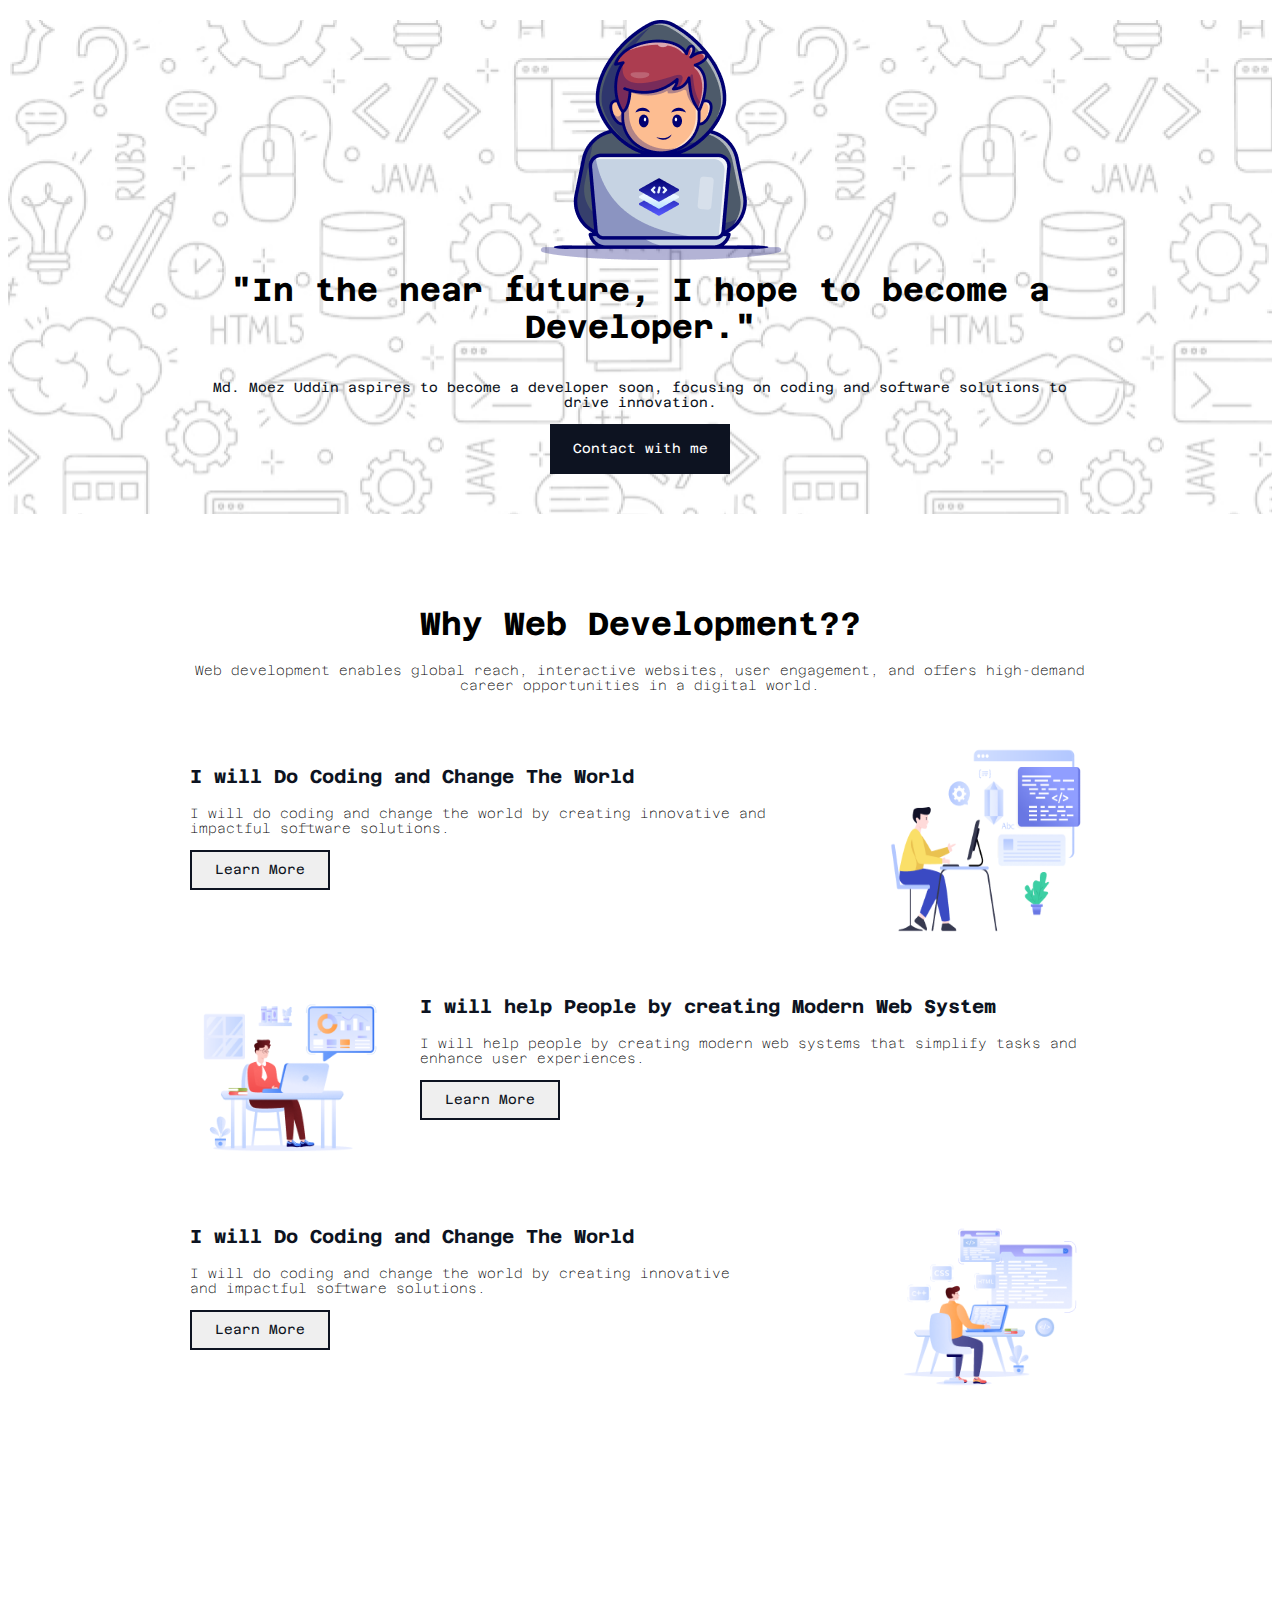
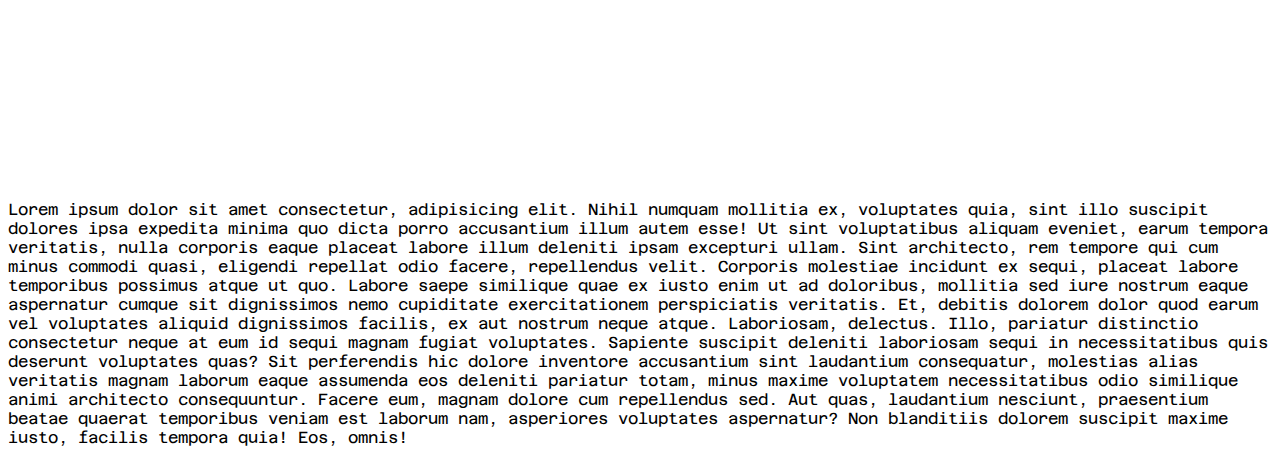
==== index.html @ 80052874 "why development part 1st commit" ====
<!DOCTYPE html>
<html lang="en">
<head>
    <meta charset="UTF-8">
    <meta name="viewport" content="width=device-width, initial-scale=1.0">
    <title>Document</title>
    <link rel="preconnect" href="https://fonts.googleapis.com">
<link rel="preconnect" href="https://fonts.gstatic.com" crossorigin>
<link href="https://fonts.googleapis.com/css2?family=Azeret+Mono:ital,wght@0,100..900;1,100..900&display=swap" rel="stylesheet">
<link rel="stylesheet" href="style/style.css">

</head>
<body>
    <header class="hero">
        <div class="banner_main">
            <div style="height: 200px; width: 200px; margin-bottom: 30px;">
                <img src="assets/Group.png" alt="">
            </div>
            <div class="banner_description">
                <h1>"In the near future, I hope to become a Developer."</h1>
                <p>Md. Moez Uddin aspires to become a developer soon, focusing on coding and software solutions to drive innovation.</p>
                <button class="baner_button"><a href="#section">Contact with me</a></button>
            </div>
        </div>
        </header>
    <main>
<section class="why">
    <div style="text-align: center; margin-bottom: 40px;">
        <h1>Why Web Development??</h1>
        <p>Web development enables global reach, interactive websites, user engagement, and offers high-demand career opportunities in a digital world.</p>
    </div>
    
    <div class="common_style"  style="gap: 90px;">
       
        <div class="text">
            <h3 class="heading">I will Do Coding and Change The World</h3>
            <p>I will do coding and change the world by creating innovative and impactful software solutions.</p>
            <button><a href="">Learn More</a></button>
        </div>
        <img src="/assets/Layer_1.png" alt="">
    </div>
    <div class="common_style" style="gap: 30px;">
        <img src="/assets/Group 3.png" alt="">
        <div class="text">
            <h3 class="heading">I will help People by creating Modern Web System</h3>
            <p>I will help people by creating modern web systems that simplify tasks and enhance user experiences.</p>
            <button><a href="">Learn More</a></button>
        </div>
    </div>
    <div class="common_style" style="gap: 130px;">
        <div class="text">
            <h3 class="heading">I will Do Coding and Change The World</h3>
            <p>I will do coding and change the world by creating innovative and impactful software solutions.</p>
            <button><a href="">Learn More</a></button>
        </div>
        <img src="/assets/Group 4.png" alt="">
    </div>

</section>

<section id="section">
    <p>Lorem ipsum dolor sit amet consectetur, adipisicing elit. Nihil numquam mollitia ex, voluptates quia, sint illo suscipit dolores ipsa expedita minima quo dicta porro accusantium illum autem esse! Ut sint voluptatibus aliquam eveniet, earum tempora veritatis, nulla corporis eaque placeat labore illum deleniti ipsam excepturi ullam. Sint architecto, rem tempore qui cum minus commodi quasi, eligendi repellat odio facere, repellendus velit. Corporis molestiae incidunt ex sequi, placeat labore temporibus possimus atque ut quo. Labore saepe similique quae ex iusto enim ut ad doloribus, mollitia sed iure nostrum eaque aspernatur cumque sit dignissimos nemo cupiditate exercitationem perspiciatis veritatis. Et, debitis dolorem dolor quod earum vel voluptates aliquid dignissimos facilis, ex aut nostrum neque atque. Laboriosam, delectus. Illo, pariatur distinctio consectetur neque at eum id sequi magnam fugiat voluptates. Sapiente suscipit deleniti laboriosam sequi in necessitatibus quis deserunt voluptates quas? Sit perferendis hic dolore inventore accusantium sint laudantium consequatur, molestias alias veritatis magnam laborum eaque assumenda eos deleniti pariatur totam, minus maxime voluptatem necessitatibus odio similique animi architecto consequuntur. Facere eum, magnam dolore cum repellendus sed. Aut quas, laudantium nesciunt, praesentium beatae quaerat temporibus veniam est laborum nam, asperiores voluptates aspernatur? Non blanditiis dolorem suscipit maxime iusto, facilis tempora quia! Eos, omnis!</p>
</section>
    </main>
    <footer>

    </footer>
</body>
</html>
---- style/style.css ----
*{
  font-family: "Azeret Mono", monospace;
  font-optical-sizing: auto;
  font-weight: <weight>;
  font-style: normal;

}

/* banner section css*/

.hero{
    background-image: url(../assets/Hero-bg.png);
    
   
  
}

.banner_main{
    margin: 20px 200px 50px 200px;
    display: flex;
    flex-direction: column;
    align-items: center;
}

.banner_description{
    display: flex;
    flex-direction: column;
    align-items: center;
    text-align: center;
    margin-bottom: 40px;
}

.banner_description>p{
    font-weight:16px;
    font-size:smaller;
    color: #0D1321;
}

.baner_button{
    color: white;
    background-color: #0D1321;
    height: 50px;
    width: 180px;
    border: none;
}

.baner_button a{
    text-decoration: none;
    color: white;
}

/* Why web development section*/

.why{
    display: flex;
    flex-direction: column;
    align-items: center;
    width: 900px;
    height: 1200px;
    
   
    margin: 70px auto 0px  auto;
    
}

a{
    text-decoration: none;
    color: #0D1321;
}

.common_style{
    display: flex;
    align-items: center;
    margin-bottom: 30px;
    
}

.common_style img{
    height: 200px;
    width: 200px;
}

.text{
    height: 200px;
}

.heading{
    
    color: #0D1321;
}

.why p{
    font-weight: lighter;
    font-size: smaller;
}

.why button{
    border: 2px solid #0D1321 ;
    width: 140px;
    height: 40px;
}
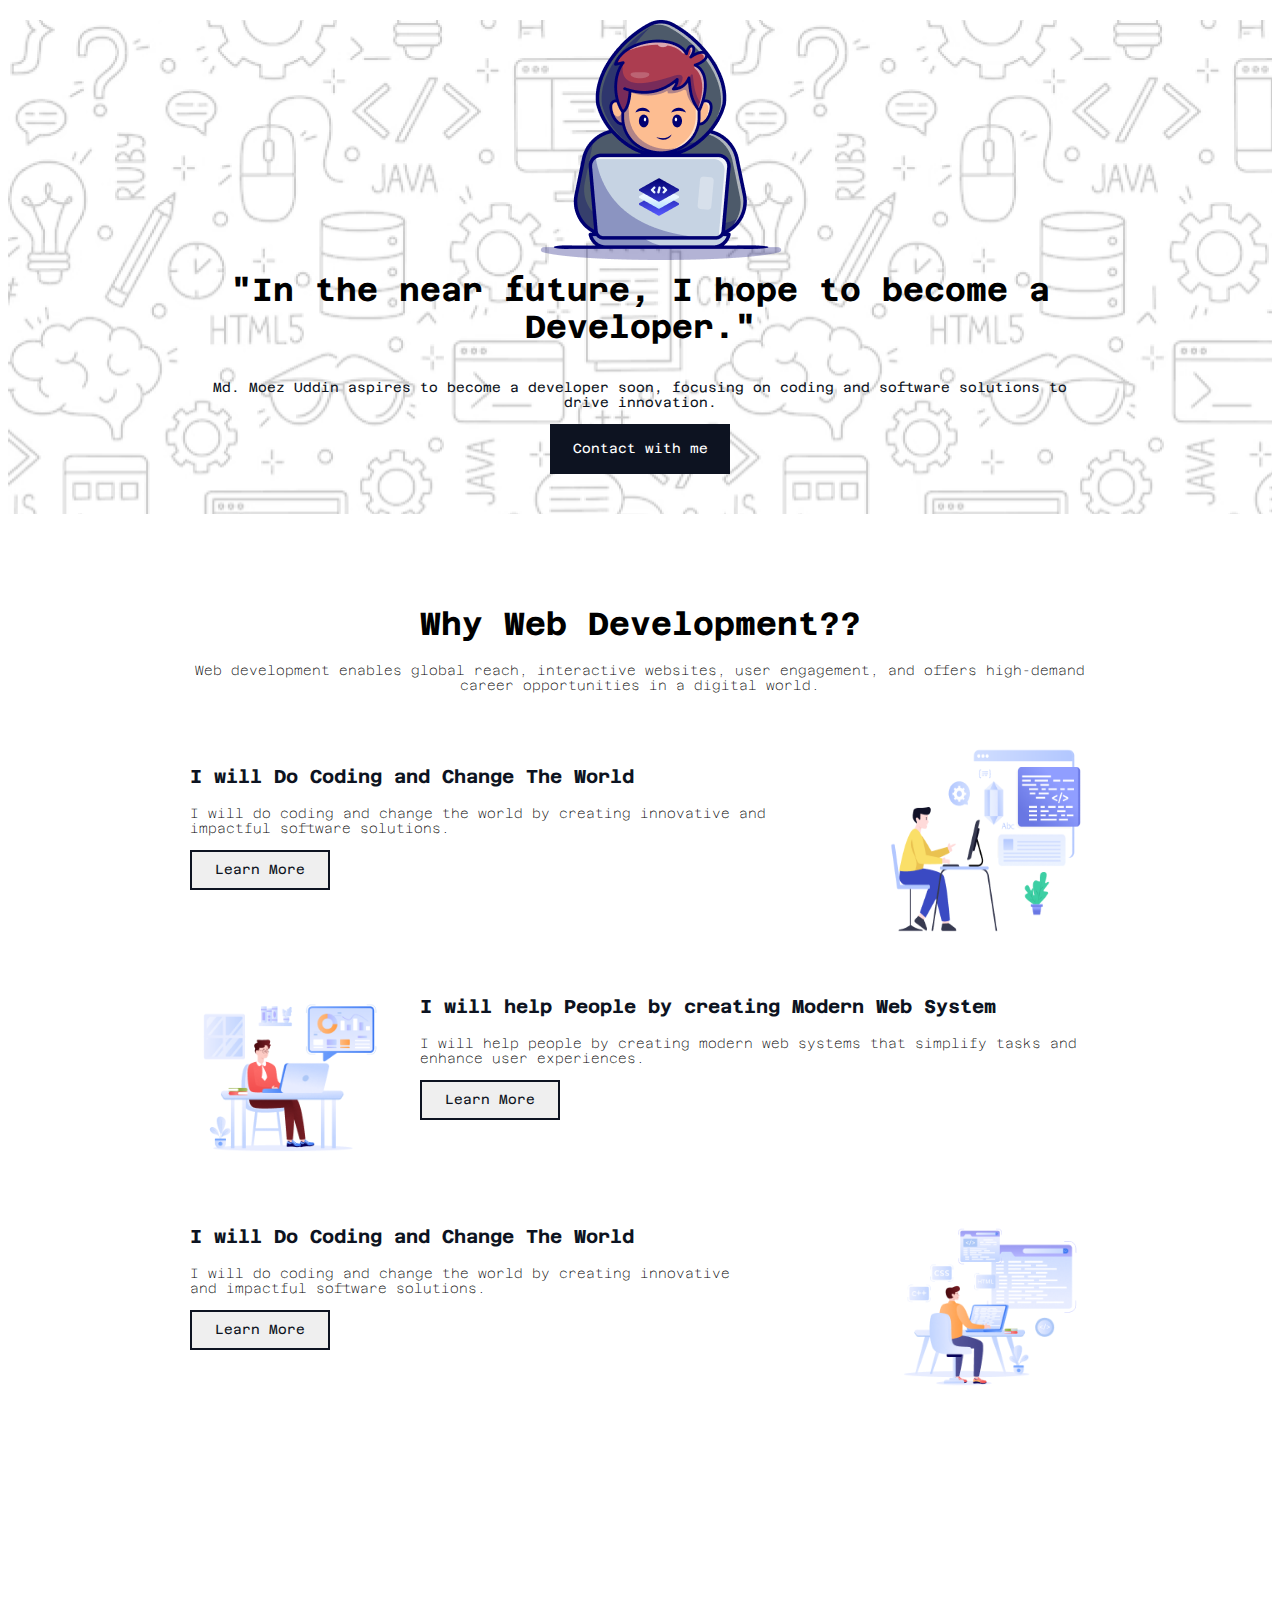
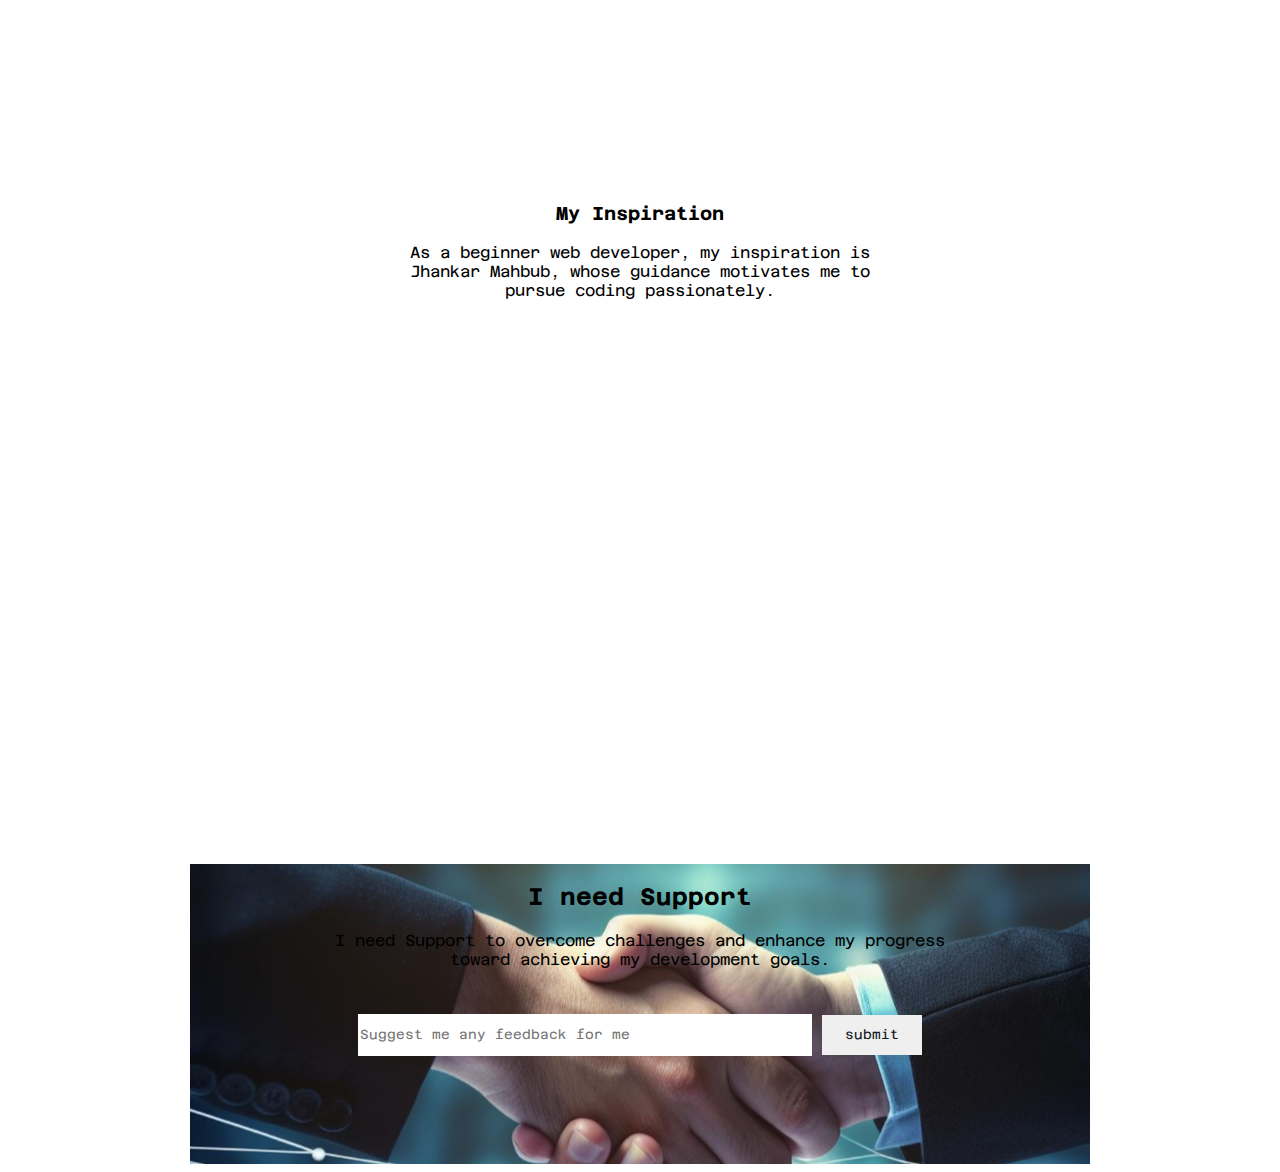
==== commit aa81f55d: "I need support part done" ====
--- a/index.html
+++ b/index.html
@@ -35,7 +35,7 @@
         <div class="text">
             <h3 class="heading">I will Do Coding and Change The World</h3>
             <p>I will do coding and change the world by creating innovative and impactful software solutions.</p>
-            <button><a href="">Learn More</a></button>
+            <button><a href="Learn_more/index.html#section1">Learn More</a></button>
         </div>
         <img src="/assets/Layer_1.png" alt="">
     </div>
@@ -44,23 +44,40 @@
         <div class="text">
             <h3 class="heading">I will help People by creating Modern Web System</h3>
             <p>I will help people by creating modern web systems that simplify tasks and enhance user experiences.</p>
-            <button><a href="">Learn More</a></button>
+            <button><a href="Learn_more/index.html#section2">Learn More</a></button>
         </div>
     </div>
     <div class="common_style" style="gap: 130px;">
         <div class="text">
             <h3 class="heading">I will Do Coding and Change The World</h3>
             <p>I will do coding and change the world by creating innovative and impactful software solutions.</p>
-            <button><a href="">Learn More</a></button>
+            <button><a href="Learn_more/index.html#section1">Learn More</a></button>
         </div>
         <img src="/assets/Group 4.png" alt="">
     </div>
 
 </section>
+  <section class="inspiration">
+    <div style="width: 500px; height: 100px; margin-bottom: 40px;">
+        <h3>My Inspiration</h3>
+        <p>As a beginner web developer, my inspiration is Jhankar Mahbub, whose guidance motivates me to pursue coding passionately.</p>
+    
+    </div>
 
-<section id="section">
-    <p>Lorem ipsum dolor sit amet consectetur, adipisicing elit. Nihil numquam mollitia ex, voluptates quia, sint illo suscipit dolores ipsa expedita minima quo dicta porro accusantium illum autem esse! Ut sint voluptatibus aliquam eveniet, earum tempora veritatis, nulla corporis eaque placeat labore illum deleniti ipsam excepturi ullam. Sint architecto, rem tempore qui cum minus commodi quasi, eligendi repellat odio facere, repellendus velit. Corporis molestiae incidunt ex sequi, placeat labore temporibus possimus atque ut quo. Labore saepe similique quae ex iusto enim ut ad doloribus, mollitia sed iure nostrum eaque aspernatur cumque sit dignissimos nemo cupiditate exercitationem perspiciatis veritatis. Et, debitis dolorem dolor quod earum vel voluptates aliquid dignissimos facilis, ex aut nostrum neque atque. Laboriosam, delectus. Illo, pariatur distinctio consectetur neque at eum id sequi magnam fugiat voluptates. Sapiente suscipit deleniti laboriosam sequi in necessitatibus quis deserunt voluptates quas? Sit perferendis hic dolore inventore accusantium sint laudantium consequatur, molestias alias veritatis magnam laborum eaque assumenda eos deleniti pariatur totam, minus maxime voluptatem necessitatibus odio similique animi architecto consequuntur. Facere eum, magnam dolore cum repellendus sed. Aut quas, laudantium nesciunt, praesentium beatae quaerat temporibus veniam est laborum nam, asperiores voluptates aspernatur? Non blanditiis dolorem suscipit maxime iusto, facilis tempora quia! Eos, omnis!</p>
-</section>
+<iframe width="900" height="500" src="https://www.youtube.com/embed/XN9INBotJ1o?si=0cuZ-VGDyt5Z_t8D" title="YouTube video player" frameborder="0" allow="accelerometer; autoplay; clipboard-write; encrypted-media; gyroscope; picture-in-picture; web-share" referrerpolicy="strict-origin-when-cross-origin" allowfullscreen></iframe>
+   </section>
+   <section class="support">
+    <div class="title">
+        <h2>I need Support</h2>
+        <p>I need Support to overcome challenges and enhance my progress toward achieving my development goals.</p>
+    </div>
+    <div>
+        <input class="input" type="text" placeholder="Suggest me any feedback for me">
+        <input class="input2" type="submit" value="submit">
+    </div>
+   </section>
+
+
     </main>
     <footer>
 
--- a/style/style.css
+++ b/style/style.css
@@ -1,7 +1,7 @@
 *{
   font-family: "Azeret Mono", monospace;
   font-optical-sizing: auto;
-  font-weight: <weight>;
+  font-weight: weight;
   font-style: normal;
 
 }
@@ -99,3 +99,47 @@
     width: 140px;
     height: 40px;
 }
+
+
+/*my inspiration section*/
+
+.inspiration{
+    display: flex;
+    flex-direction: column;
+    align-items: center;
+    text-align: center;
+    margin: 0px auto 40px auto;
+}
+
+
+/* I need Support section*/
+.support{
+    background-image: url(/assets/handshake.jpg);
+    background-repeat: no-repeat;
+    background-position: 40%;
+    width: 900px;
+    height: 300px;
+    margin: 0px auto 0px auto;
+    display: flex;
+    flex-direction: column;
+    align-items: center;
+}
+
+.input{
+    height: 40px;
+    width: 450px;
+    border: none;
+    
+}
+.input2{
+    height: 40px;
+    width: 100px;
+    color: #0D1321;
+    border: none;
+}
+
+.title{
+    text-align: center;
+    width: 650px;
+    height: 150px;
+}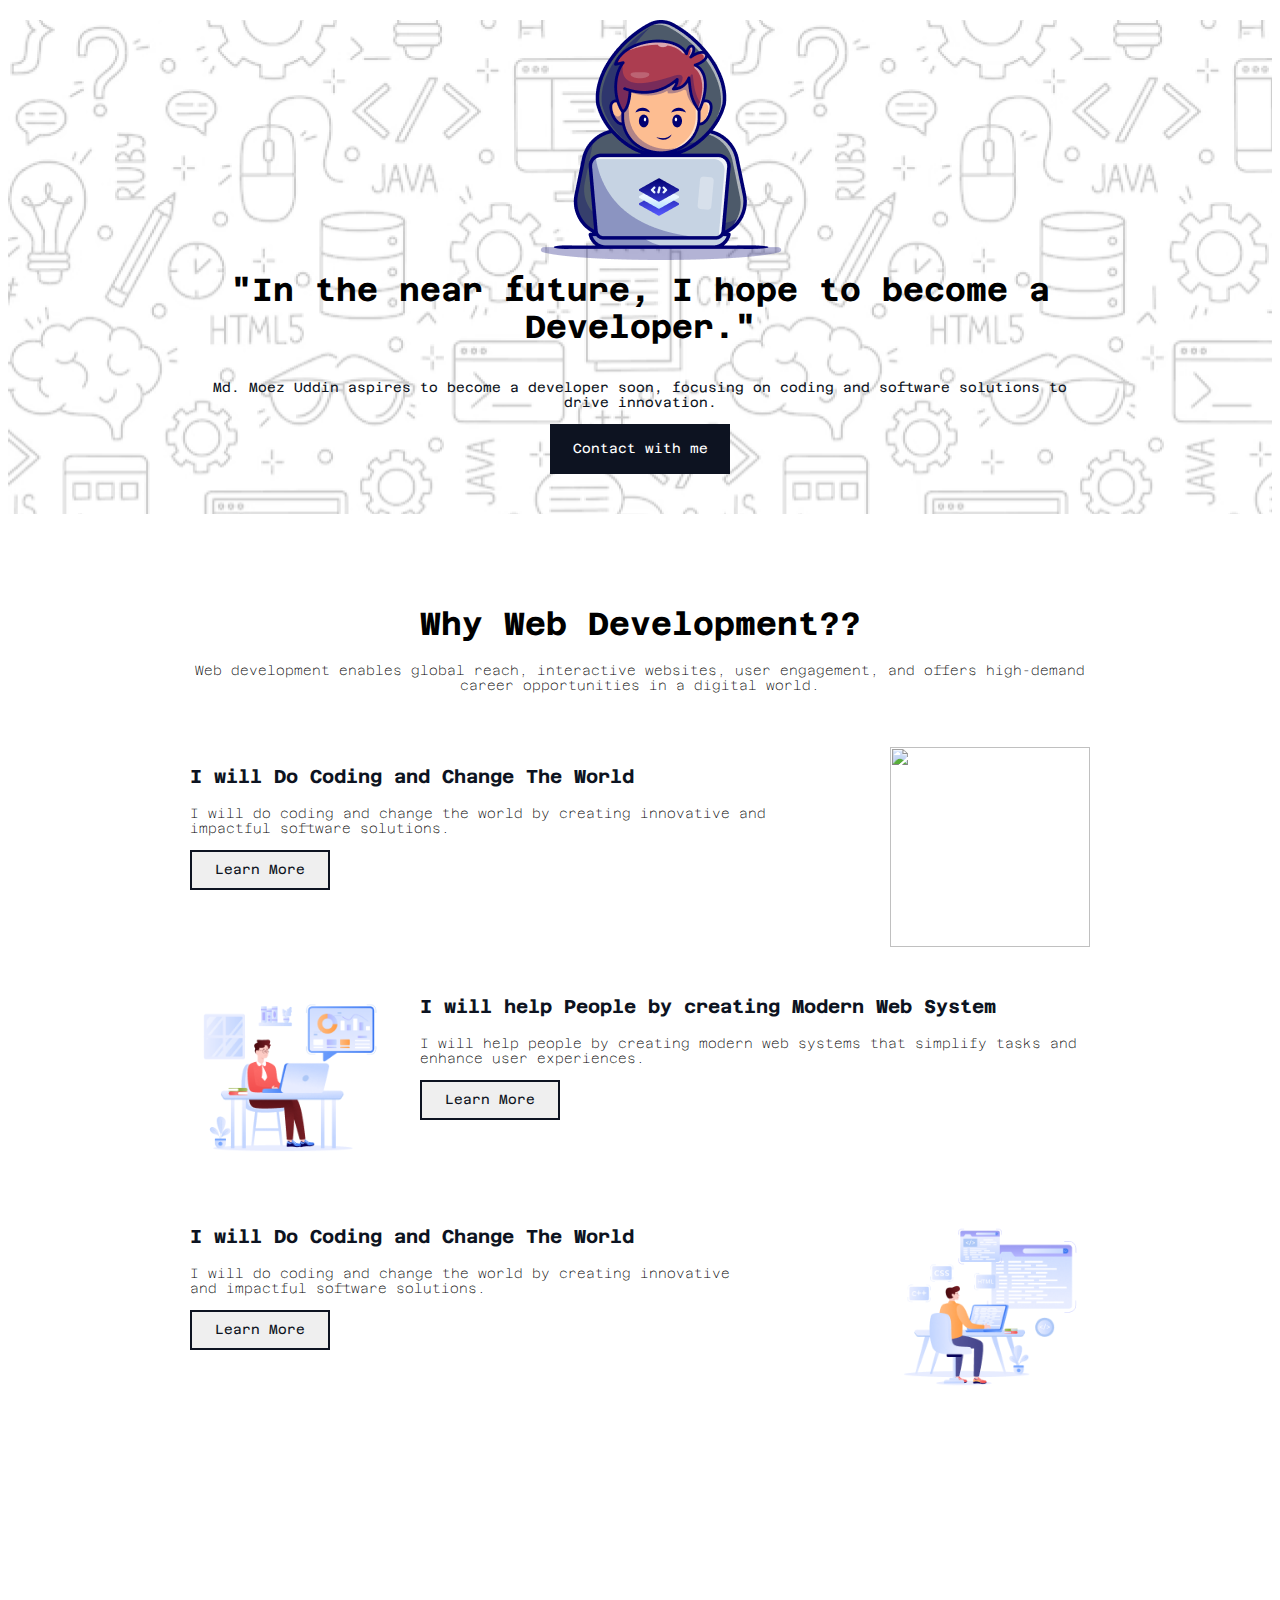
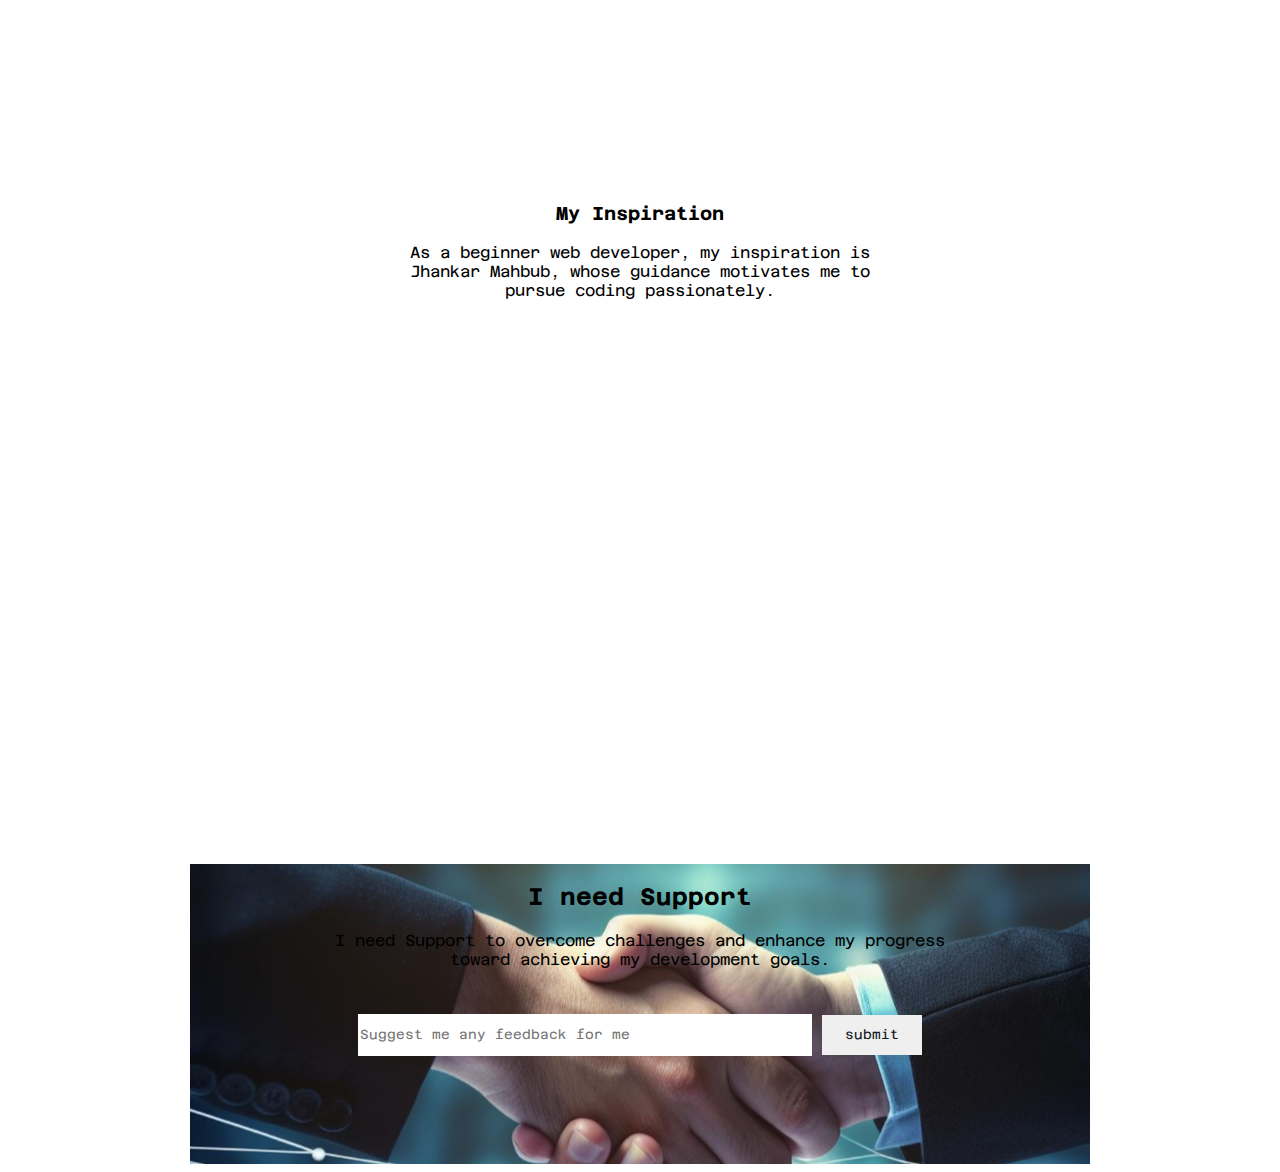
==== commit ea7fd774: "facing problem with photo_testing commit" ====
--- a/index.html
+++ b/index.html
@@ -37,7 +37,7 @@
             <p>I will do coding and change the world by creating innovative and impactful software solutions.</p>
             <button><a href="Learn_more/index.html#section1">Learn More</a></button>
         </div>
-        <img src="/assets/Layer_1.png" alt="">
+        <img src="../Assingment-01/assets/Layer_1.png" alt="">
     </div>
     <div class="common_style" style="gap: 30px;">
         <img src="/assets/Group 3.png" alt="">
--- a/style/style.css
+++ b/style/style.css
@@ -114,7 +114,7 @@
 
 /* I need Support section*/
 .support{
-    background-image: url(/assets/handshake.jpg);
+    background-image: url(../assets/handshake.jpg);
     background-repeat: no-repeat;
     background-position: 40%;
     width: 900px;
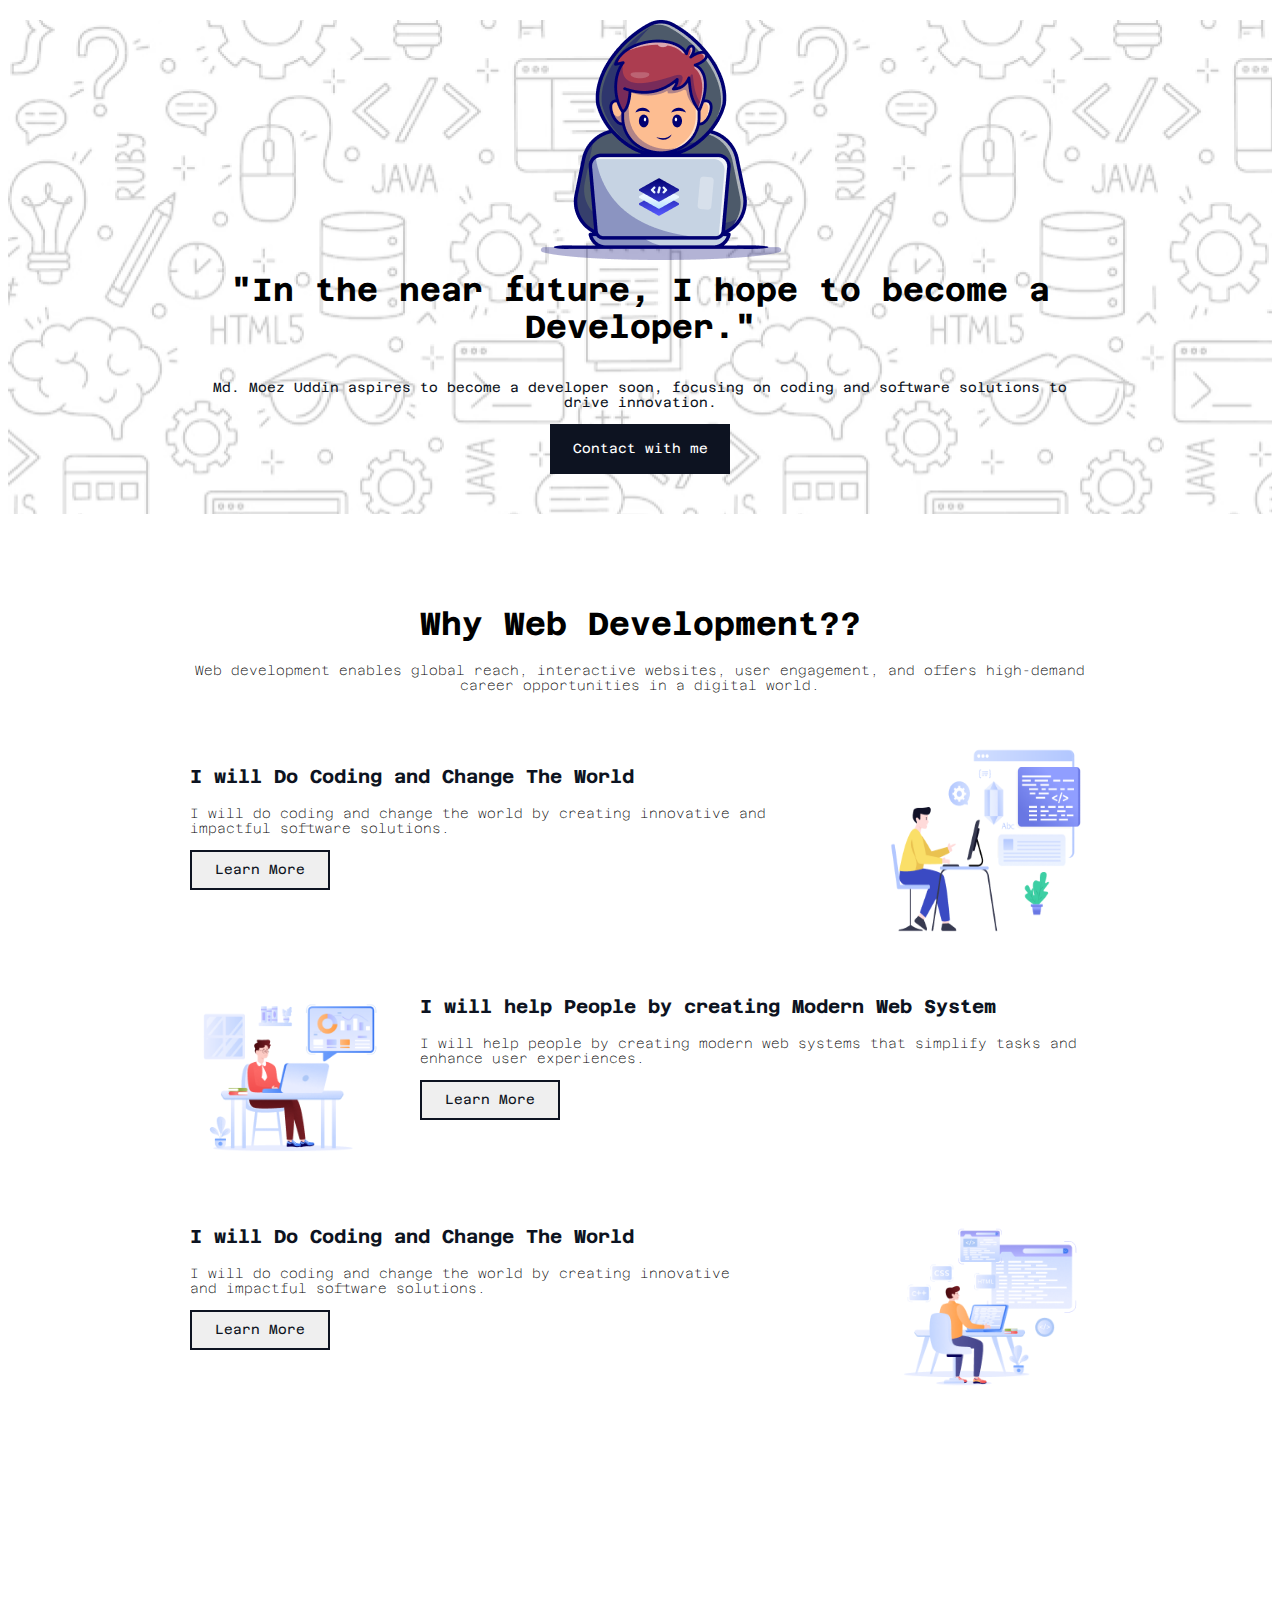
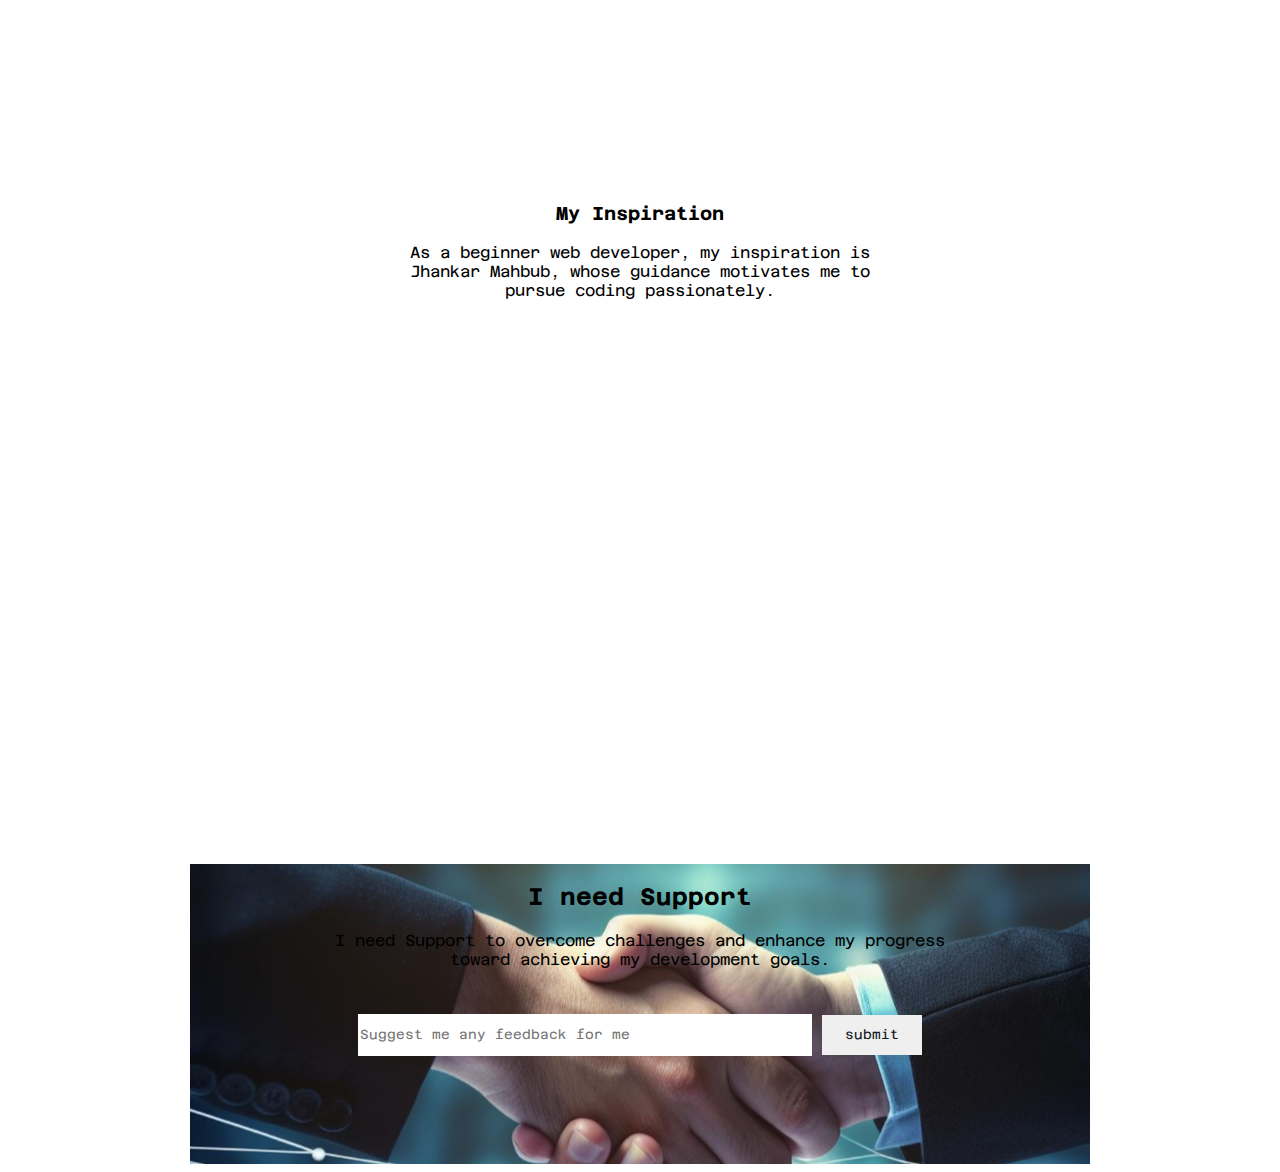
==== commit 94a4d64f: "testing commit" ====
--- a/index.html
+++ b/index.html
@@ -37,10 +37,10 @@
             <p>I will do coding and change the world by creating innovative and impactful software solutions.</p>
             <button><a href="Learn_more/index.html#section1">Learn More</a></button>
         </div>
-        <img src="../Assingment-01/assets/Layer_1.png" alt="">
+        <img src="./assets/Layer_1.png" alt="">
     </div>
     <div class="common_style" style="gap: 30px;">
-        <img src="/assets/Group 3.png" alt="">
+        <img src="./assets/Group 3.png" alt="">
         <div class="text">
             <h3 class="heading">I will help People by creating Modern Web System</h3>
             <p>I will help people by creating modern web systems that simplify tasks and enhance user experiences.</p>
@@ -53,7 +53,7 @@
             <p>I will do coding and change the world by creating innovative and impactful software solutions.</p>
             <button><a href="Learn_more/index.html#section1">Learn More</a></button>
         </div>
-        <img src="/assets/Group 4.png" alt="">
+        <img src="./assets/Group 4.png" alt="">
     </div>
 
 </section>
--- a/style/style.css
+++ b/style/style.css
@@ -114,7 +114,7 @@
 
 /* I need Support section*/
 .support{
-    background-image: url(../assets/handshake.jpg);
+    background-image: url(/assets/handshake.jpg);
     background-repeat: no-repeat;
     background-position: 40%;
     width: 900px;
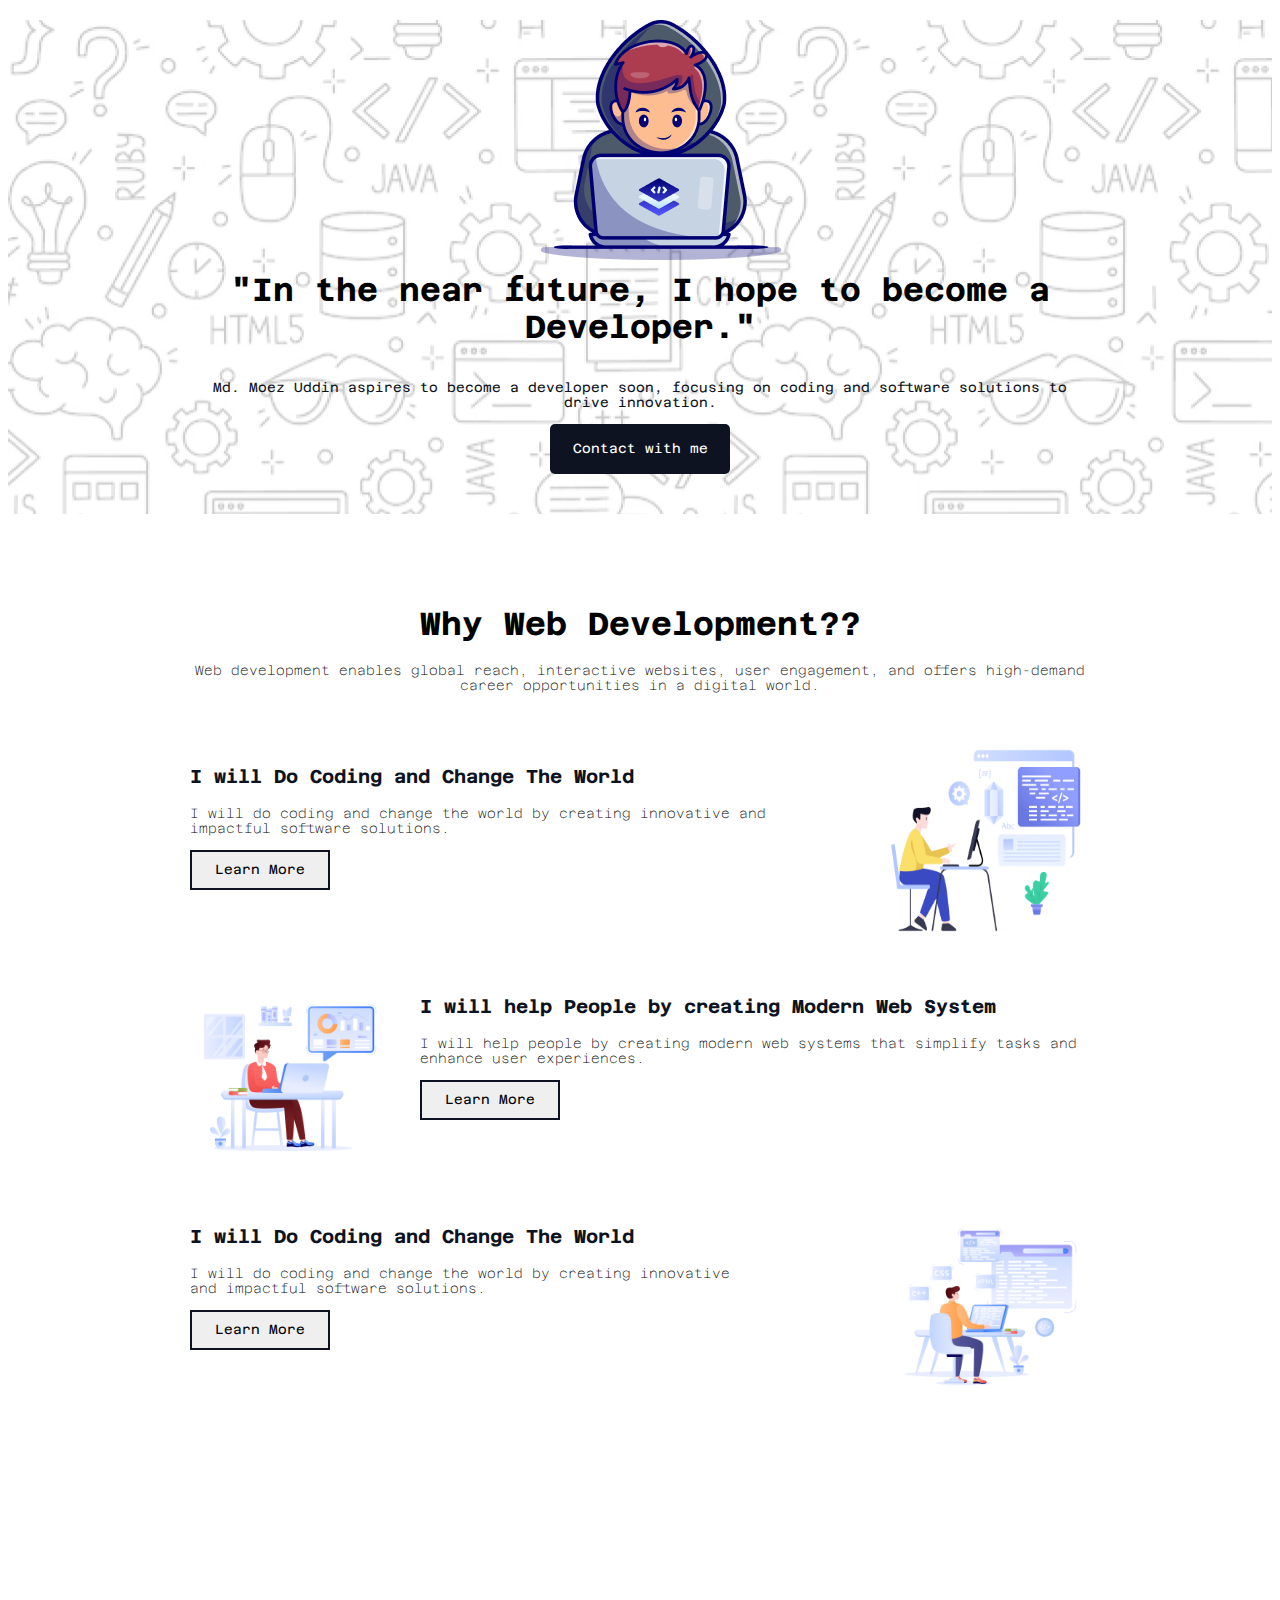
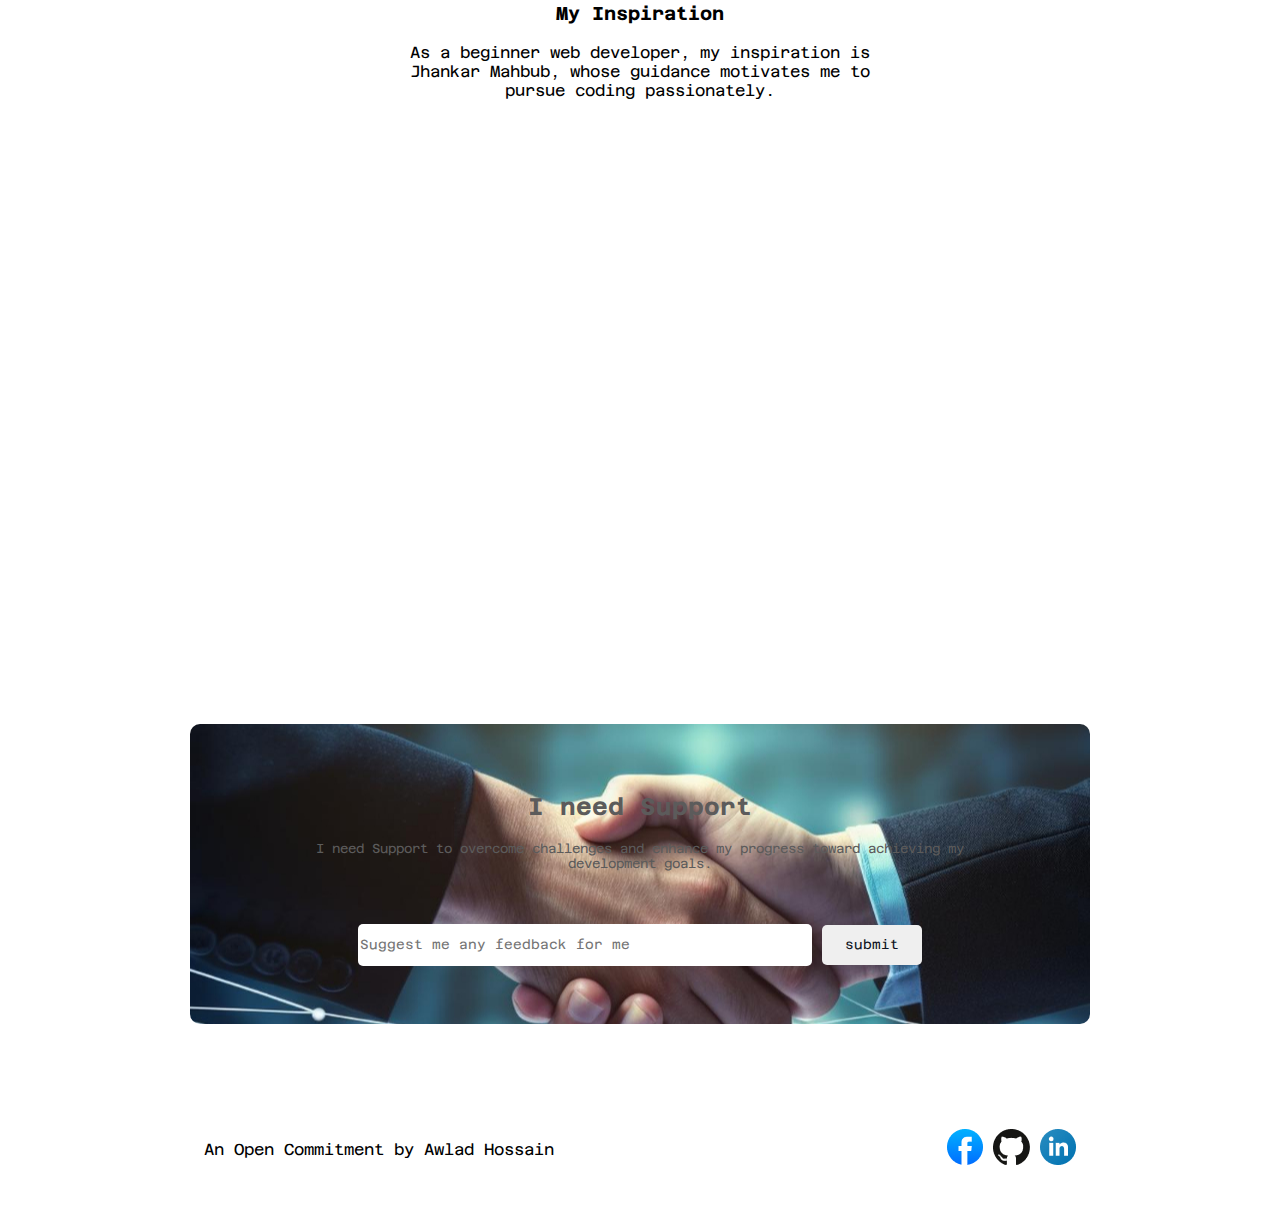
==== commit e699cf8f: "footer part and challenging part almost complete" ====
--- a/index.html
+++ b/index.html
@@ -19,7 +19,7 @@
             <div class="banner_description">
                 <h1>"In the near future, I hope to become a Developer."</h1>
                 <p>Md. Moez Uddin aspires to become a developer soon, focusing on coding and software solutions to drive innovation.</p>
-                <button class="baner_button"><a href="#section">Contact with me</a></button>
+                <button class="baner_button"><a href="#footer_section">Contact with me</a></button>
             </div>
         </div>
         </header>
@@ -35,7 +35,7 @@
         <div class="text">
             <h3 class="heading">I will Do Coding and Change The World</h3>
             <p>I will do coding and change the world by creating innovative and impactful software solutions.</p>
-            <button><a href="Learn_more/index.html#section1">Learn More</a></button>
+            <a href="Learn_more/index.html#section1"><button>Learn More</button></a>
         </div>
         <img src="./assets/Layer_1.png" alt="">
     </div>
@@ -44,14 +44,14 @@
         <div class="text">
             <h3 class="heading">I will help People by creating Modern Web System</h3>
             <p>I will help people by creating modern web systems that simplify tasks and enhance user experiences.</p>
-            <button><a href="Learn_more/index.html#section2">Learn More</a></button>
+            <a href="Learn_more/index.html#section2"><button>Learn More</button></a>
         </div>
     </div>
     <div class="common_style" style="gap: 130px;">
         <div class="text">
             <h3 class="heading">I will Do Coding and Change The World</h3>
             <p>I will do coding and change the world by creating innovative and impactful software solutions.</p>
-            <button><a href="Learn_more/index.html#section1">Learn More</a></button>
+            <a href="Learn_more/index.html#section1"><button>Learn More</button></a>
         </div>
         <img src="./assets/Group 4.png" alt="">
     </div>
@@ -64,12 +64,12 @@
     
     </div>
 
-<iframe width="900" height="500" src="https://www.youtube.com/embed/XN9INBotJ1o?si=0cuZ-VGDyt5Z_t8D" title="YouTube video player" frameborder="0" allow="accelerometer; autoplay; clipboard-write; encrypted-media; gyroscope; picture-in-picture; web-share" referrerpolicy="strict-origin-when-cross-origin" allowfullscreen></iframe>
+<iframe width="900" style="border-radius: 10px;" height="500" src="https://www.youtube.com/embed/XN9INBotJ1o?si=0cuZ-VGDyt5Z_t8D" title="YouTube video player" frameborder="0" allow="accelerometer; autoplay; clipboard-write; encrypted-media; gyroscope; picture-in-picture; web-share" referrerpolicy="strict-origin-when-cross-origin" allowfullscreen></iframe>
    </section>
-   <section class="support">
+   <section style="margin-top: 100px; border-radius: 10px;" class="support">
     <div class="title">
         <h2>I need Support</h2>
-        <p>I need Support to overcome challenges and enhance my progress toward achieving my development goals.</p>
+        <p style="font-size: small;">I need Support to overcome challenges and enhance my progress toward achieving my development goals.</p>
     </div>
     <div>
         <input class="input" type="text" placeholder="Suggest me any feedback for me">
@@ -79,8 +79,15 @@
 
 
     </main>
-    <footer>
-
+    <footer  id="footer_section">
+<div class="footer">
+    <p>An Open Commitment by Awlad Hossain</p>
+    <div>
+        <a href="https://www.facebook.com/profile.php?id=100080510722123" target="_blank"><img src="./assets/facebook.png" alt=""></a>
+        <a href="https://github.com/Moez1913/Assingment-01" target="_blank"><img src="./assets/github.png" alt=""></a>
+        <a href="Learn_more/index.html#linkedin" target="_blank" ><img src="./assets/linkedin-icon 1.png" alt=""></a>
+    </div>
+</div>
     </footer>
 </body>
 </html>--- a/style/style.css
+++ b/style/style.css
@@ -42,11 +42,13 @@
     height: 50px;
     width: 180px;
     border: none;
+    border-radius: 5px;
 }
 
 .baner_button a{
     text-decoration: none;
     color: white;
+    
 }
 
 /* Why web development section*/
@@ -56,7 +58,7 @@
     flex-direction: column;
     align-items: center;
     width: 900px;
-    height: 1200px;
+    height: 1000px;
     
    
     margin: 70px auto 0px  auto;
@@ -129,6 +131,7 @@
     height: 40px;
     width: 450px;
     border: none;
+    border-radius: 5px;
     
 }
 .input2{
@@ -136,10 +139,23 @@
     width: 100px;
     color: #0D1321;
     border: none;
+    border-radius: 5px;
 }
 
 .title{
+    color: #5c5b5b;
     text-align: center;
+    margin-top: 50px;
     width: 650px;
     height: 150px;
+}
+
+
+/* footer part styls*/
+
+.footer{
+    margin: 100px auto 40px auto;
+    display: flex;
+    justify-content: space-around;
+    align-items: center;
 }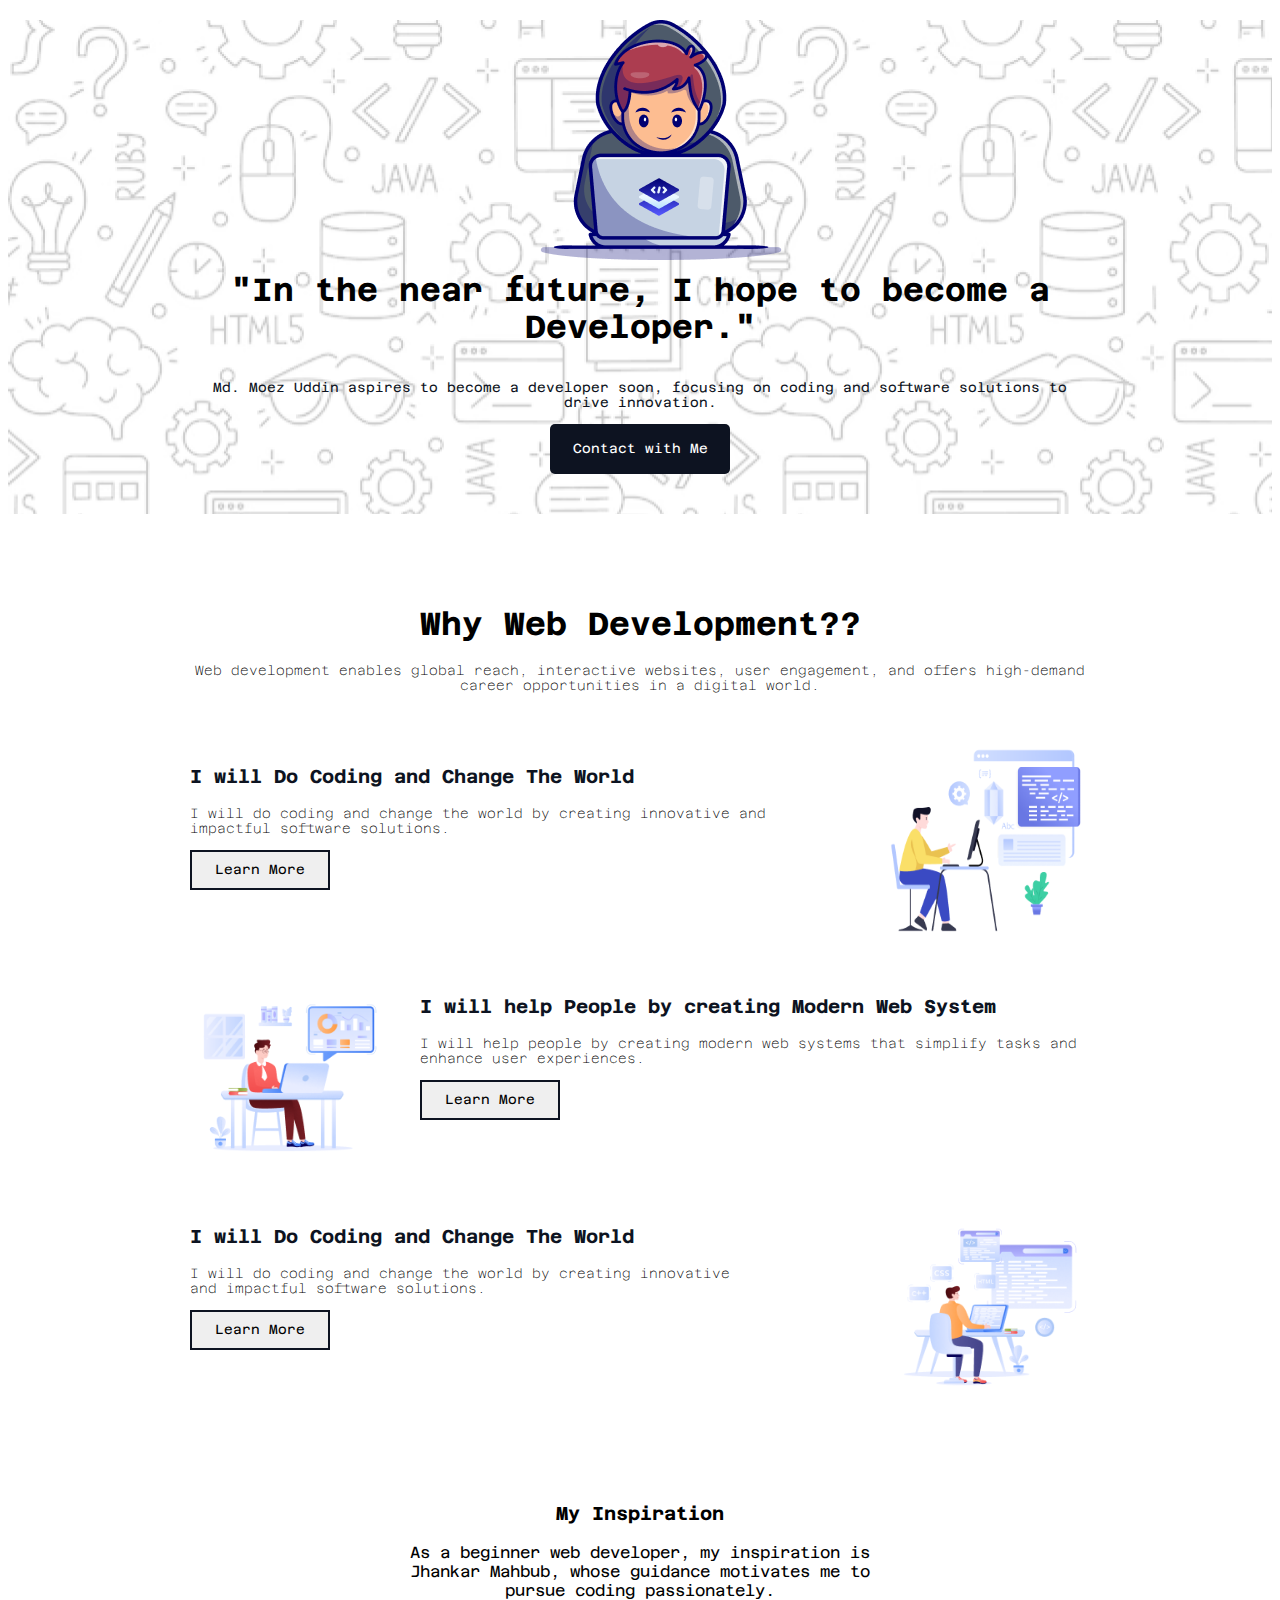
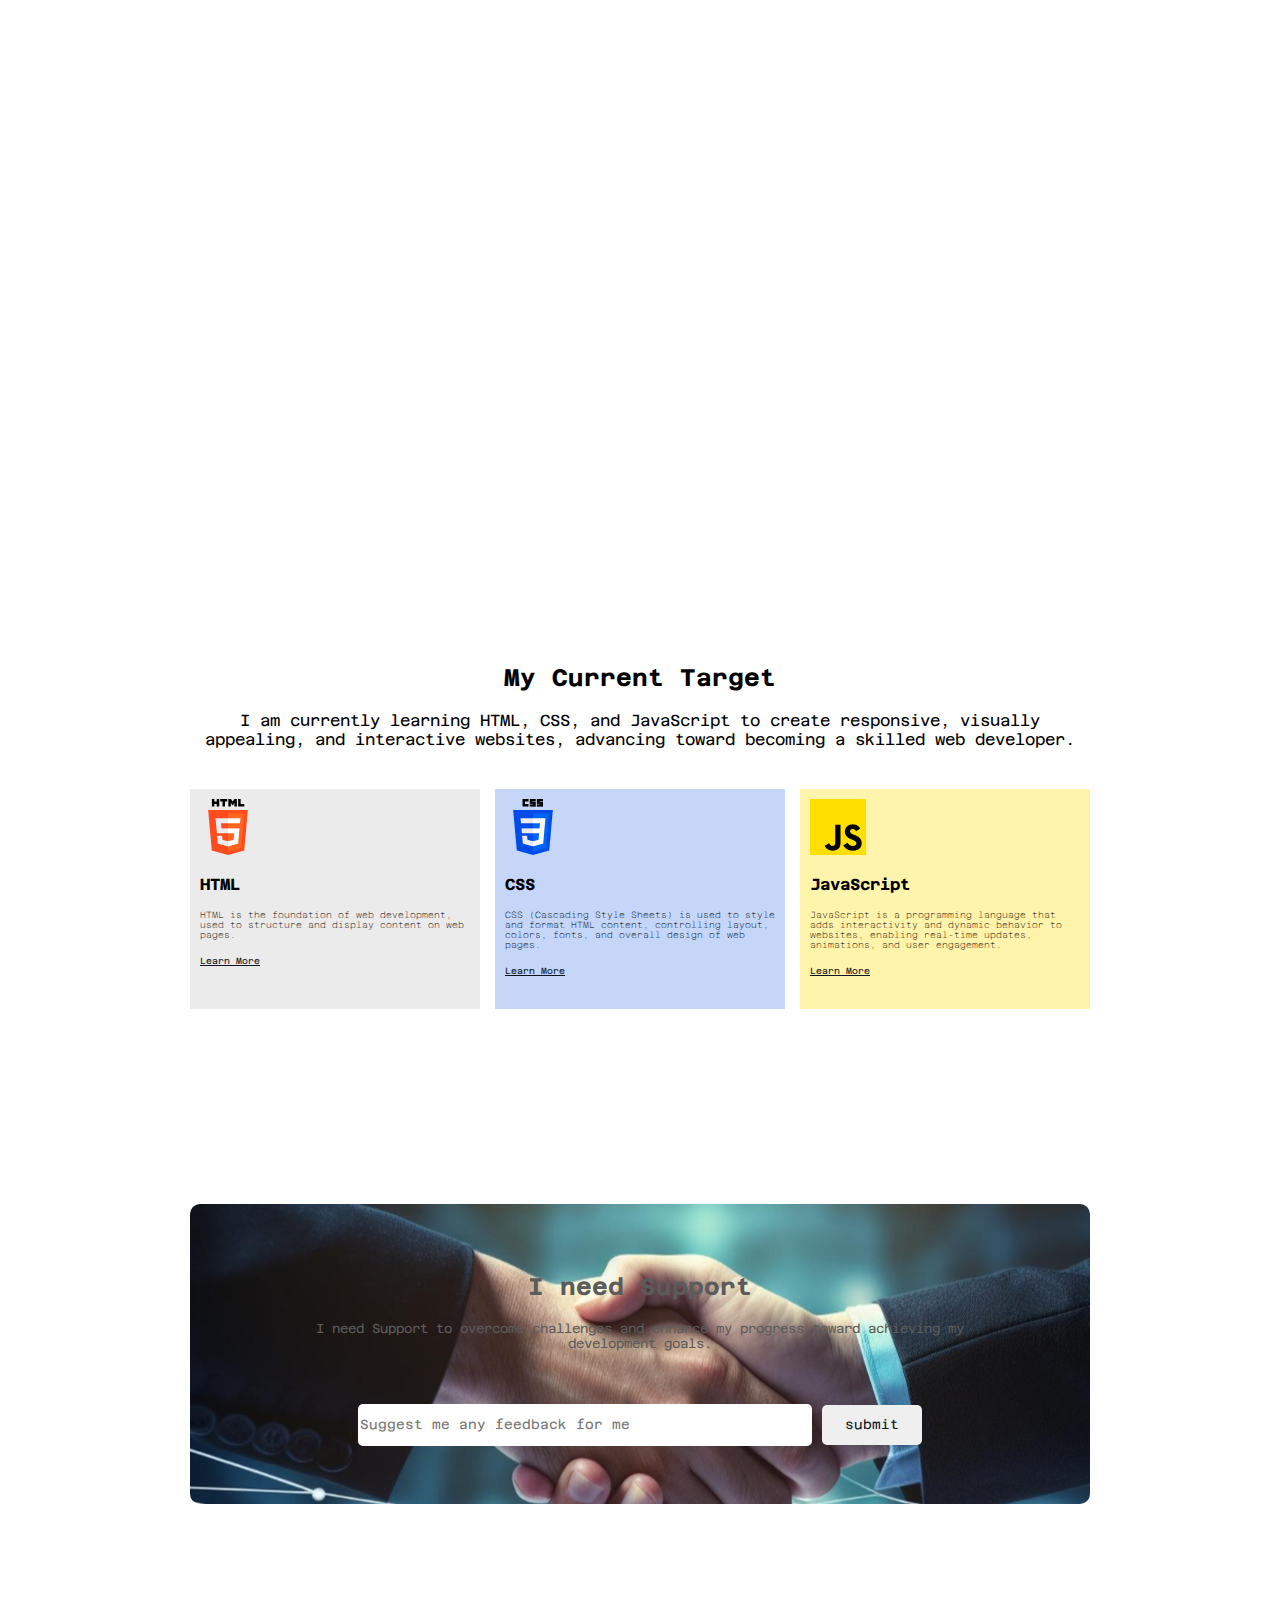
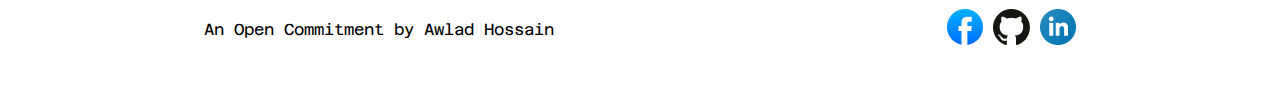
==== commit a4d376ac: "final commit" ====
--- a/index.html
+++ b/index.html
@@ -19,7 +19,7 @@
             <div class="banner_description">
                 <h1>"In the near future, I hope to become a Developer."</h1>
                 <p>Md. Moez Uddin aspires to become a developer soon, focusing on coding and software solutions to drive innovation.</p>
-                <button class="baner_button"><a href="#footer_section">Contact with me</a></button>
+                <a href="#footer_section"><button class="baner_button">Contact with Me</button></a>
             </div>
         </div>
         </header>
@@ -66,6 +66,34 @@
 
 <iframe width="900" style="border-radius: 10px;" height="500" src="https://www.youtube.com/embed/XN9INBotJ1o?si=0cuZ-VGDyt5Z_t8D" title="YouTube video player" frameborder="0" allow="accelerometer; autoplay; clipboard-write; encrypted-media; gyroscope; picture-in-picture; web-share" referrerpolicy="strict-origin-when-cross-origin" allowfullscreen></iframe>
    </section>
+
+   <section class="current_target">
+    <div class="target_description">
+        <h2>My Current Target</h2>
+        <p>I am currently learning HTML, CSS, and JavaScript to create responsive, visually appealing, and interactive websites, advancing toward becoming a skilled web developer.</p>
+    </div>
+    <div class="target_card">
+        <div class="card1 card_common">
+            <img src="./assets/html.png" alt="">
+            <h3>HTML</h3>
+            <p>HTML is the foundation of web development, used to structure and display content on web pages.</p>
+            <a href="https://www.w3schools.com/html/" target="_blank">Learn More</a>
+        </div>
+        <div class="card2 card_common">
+            <img src="./assets/css.png" alt="">
+            <h3>CSS</h3>
+            <p>CSS (Cascading Style Sheets) is used to style and format HTML content, controlling layout, colors, fonts, and overall design of web pages.</p>
+            <a href="https://www.w3schools.com/Css/" target="_blank" >Learn More</a>
+        </div>
+        <div class="card3 card_common"  >
+            <img src="./assets/js.png" alt="">
+            <h3>JavaScript</h3>
+            <p>JavaScript is a programming language that adds interactivity and dynamic behavior to websites, enabling real-time updates, animations, and user engagement.</p>
+            <a href="https://www.w3schools.com/Js/" target="_blank" >Learn More</a>
+        </div>
+    </div>
+   </section>
+
    <section style="margin-top: 100px; border-radius: 10px;" class="support">
     <div class="title">
         <h2>I need Support</h2>
@@ -76,6 +104,7 @@
         <input class="input2" type="submit" value="submit">
     </div>
    </section>
+
 
 
     </main>
--- a/style/style.css
+++ b/style/style.css
@@ -58,7 +58,7 @@
     flex-direction: column;
     align-items: center;
     width: 900px;
-    height: 1000px;
+    height: 900px;
     
    
     margin: 70px auto 0px  auto;
@@ -105,19 +105,73 @@
 
 /*my inspiration section*/
 
-.inspiration{
-    display: flex;
+.inspiration{display: flex;
     flex-direction: column;
     align-items: center;
     text-align: center;
     margin: 0px auto 40px auto;
 }
 
+/* My current target sections css */
+
+.current_target{
+    
+    height: 400px;
+    width: 900px;
+    margin: 140px auto 140px auto;
+    
+}
+
+.target_card h3{
+    font-size: medium;
+    font-weight: bold;
+}
+ .target_card p{
+    font-size:xx-small;
+    font-weight:lighter;
+ }
+
+ .target_card a{
+    text-decoration: underline solid #0D1321;
+    font-size: xx-small;
+ }
+
+.target_card{
+    margin-top: 40px;
+    display: flex;
+    flex-direction:row;
+    align-items: center;
+    gap: 15px;
+
+}
+.card_common{
+    width: 300px;
+    height: 200px;
+    margin: auto;
+    padding: 10px;
+
+}
+.card1{
+    background-color: #EBEBEB;
+   
+}
+.card2{
+    background-color: #c5d6f8;
+    opacity: 100%;
+
+}
+.card3{
+    background-color:#fff4ac;
+}
+
+.target_description{
+    text-align: center;
+
+}
 
 /* I need Support section*/
 .support{
-    background-image: url(/assets/handshake.jpg);
-    background-repeat: no-repeat;
+    background-image: url("/assets/handshake.jpg");
     background-position: 40%;
     width: 900px;
     height: 300px;
